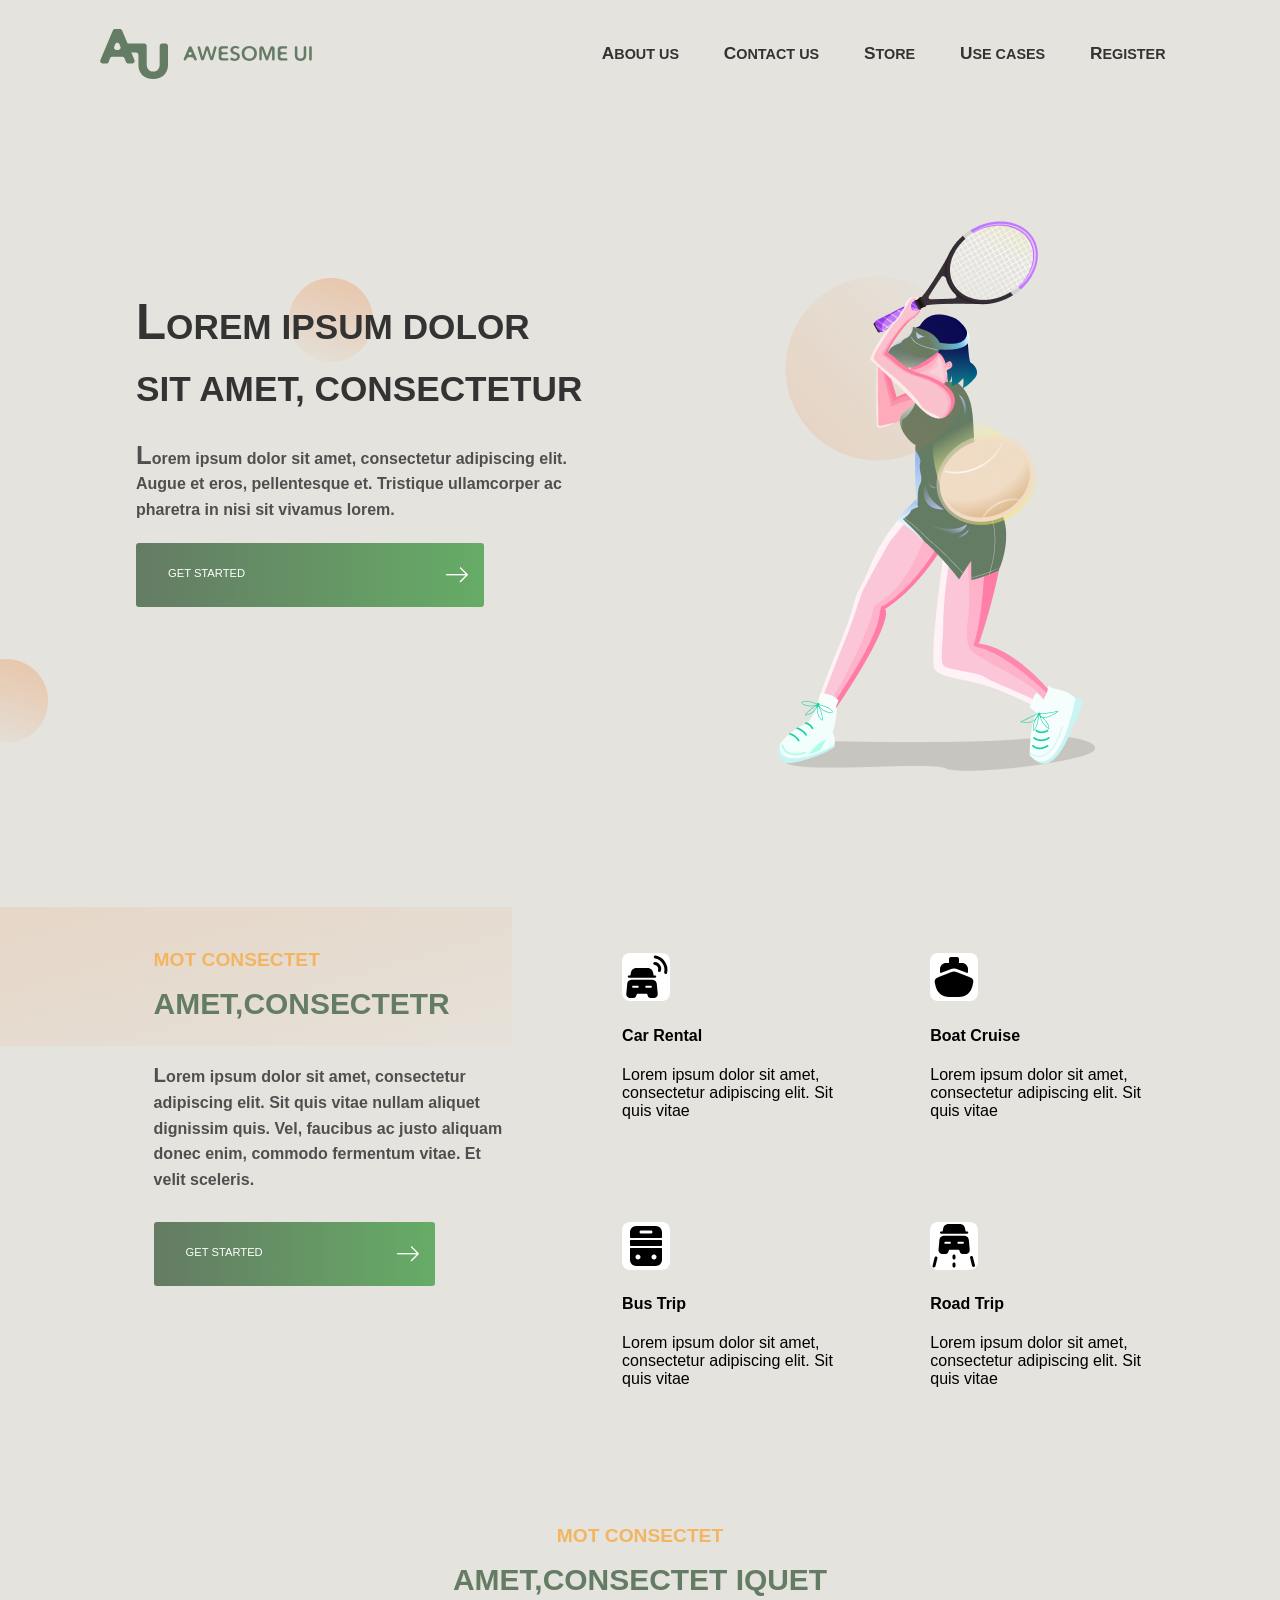
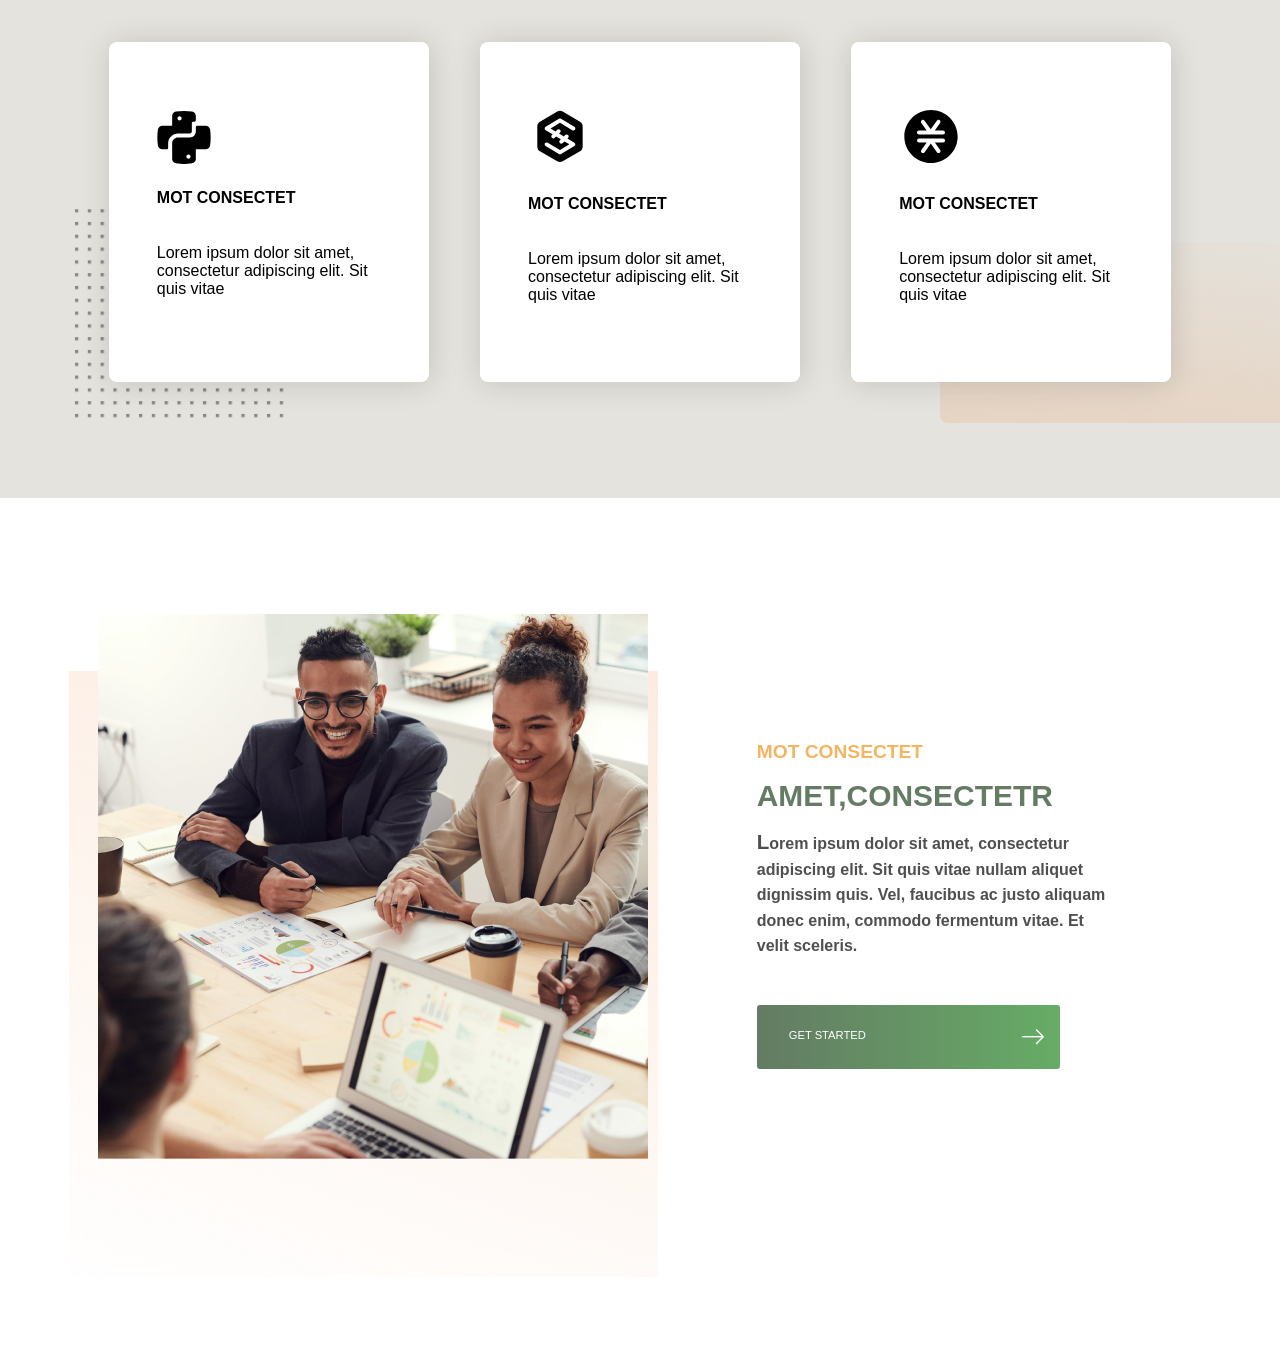
==== index.html @ febcf3e2 "Second version" ====
<!DOCTYPE html>
<html lang="en">

<head>
    <meta charset="UTF-8">
    <meta http-equiv="X-UA-Compatible" content="IE=edge">
    <meta name="viewport" content="width=device-width, initial-scale=1.0">
    <title>figma2</title>
    <link rel="stylesheet" href="figma2.css">
    <link href="https://fonts.cdnfonts.com/css/avenir-next-lt-pro" rel="stylesheet">
    <link rel="stylesheet" href="/fonts/AvenirNextLTPro-Regular.otf">
    <link rel="stylesheet" href="/fonts/AvenirNextLTPro-It.otf">
    <link rel="stylesheet" href="/fonts/AvenirNextLTPro-Bold.otf">
</head>

<body>

    <div class="header">

        <div class="container">


            <div class="header-wrapper">

                <div class="logo">
                    <img src="pics/Logo1.svg" alt="Logo1">
                    <img src="pics/Logo2.svg" alt="Logo2">
                </div>

                <div class="main-menu">

                    <ul class="menu">

                        <li class="menu-item"><a class="button-top" href="#">About Us</a></li>
                        <li class="menu-item"><a class="button-top" href="#">Contact Us</a></li>
                        <li class="menu-item"><a class="button-top" href="#">Store</a></li>
                        <li class="menu-item"><a class="button-top" href="#">Use Cases</a></li>
                        <li class="menu-item"><a class="button-top" href="#">Register</a></li>

                    </ul>
                </div>

            </div>

            <div class="title-wrapper">

                <div class="main-title">
                    <div class="title">
                        <h1>Lorem ipsum dolor sit amet, consectetur</h1>
                    </div>
                    <div class="title-description">
                        <p>Lorem ipsum dolor sit amet, consectetur adipiscing elit. Augue et eros, pellentesque et.
                            Tristique ullamcorper ac pharetra in nisi sit vivamus lorem. </p>
                    </div>
                    <div class="title-button">
                        <a class="button2" href="#">Get Started</a>
                        <img class="arrow" src="/pics/Arrow.png" alt="arrow">
                    </div>


                </div>

                <div class="title-pic">
                    <img class="pic" src="pics/tenis.png" alt="tennis">
                </div>
            </div>



        </div>



    </div>


    <div class="first-content">


        <div class="container">


            <div class="content-wrapper">

                <div class="main-title-first">

                    <div class="top-title">

                        <div class="small-title">
                            <h2>MOT consectet</h2>
                        </div>

                        <div class="big-title">
                            <h3>amet,consectetr</h3>
                        </div>
                    </div>
                    <div class="title-description">
                        <p>Lorem ipsum dolor sit amet, consectetur adipiscing elit. Sit quis vitae nullam aliquet
                            dignissim quis. Vel, faucibus ac justo aliquam donec enim, commodo fermentum vitae. Et velit
                            sceleris. </p>
                    </div>
                    <div class="title-button">
                        <a class="button2" href="#">Get Started</a>
                        <img class="arrow" src="/pics/Arrow.png" alt="arrow">
                    </div>

                </div>

                <div class="content-menu">

                    <div class="box">
                        <div class="svg">
                            <img src="/pics/smart-car.svg" alt="square" class="small-pic-smart">
                        </div>
                        <div class="title">
                            <h4>Car Rental</h4>
                        </div>

                        <div class="description">
                            <p>Lorem ipsum dolor sit amet, consectetur adipiscing elit. Sit quis vitae </p>
                        </div>
                    </div>

                    <div class="box">
                        <div class="svg">
                            <img src="/pics/ship.svg" alt="square" class="small-pic-boat">
                        </div>

                        <div class="title">
                            <h4>Boat Cruise</h4>
                        </div>

                        <div class="description">
                            <p>Lorem ipsum dolor sit amet, consectetur adipiscing elit. Sit quis vitae </p>
                        </div>
                    </div>

                    <div class="box">
                        <div class="svg">
                            <img src="/pics/bus.svg" alt="square" class="small-pic-bus">
                        </div>

                        <div class="title">
                            <h4>Bus Trip</h4>
                        </div>

                        <div class="description">
                            <p>Lorem ipsum dolor sit amet, consectetur adipiscing elit. Sit quis vitae </p>
                        </div>
                    </div>

                    <div class="box">
                        <div class="svg">
                            <img src="/pics/driving.svg" alt="square" class="small-pic-road">
                        </div>
                        <div class="title">
                            <h4>Road Trip</h4>
                        </div>

                        <div class="description">
                            <p>Lorem ipsum dolor sit amet, consectetur adipiscing elit. Sit quis vitae </p>
                        </div>
                    </div>


                </div>







            </div>
        </div>
    </div>

    <div class="second-content">

        <div class="container">

            <div class="second-wrapper">
                <div class="main-title-second">

                    <div class="small-title">
                        <h2>MOT consectet</h2>
                    </div>

                    <div class="big-title">
                        <h3>amet,consectet iquet </h3>
                    </div>
                </div>

                <div class="second-content-menu">

                    <div class="box">
                        <div class="svg">
                            <img src="/pics/Group python.svg" alt="square" class="small-pic-python">
                        </div>
                        <div class="title">
                            <h4>MOT consectet</h4>
                        </div>

                        <div class="description">
                            <p>Lorem ipsum dolor sit amet, consectetur adipiscing elit. Sit quis vitae </p>
                        </div>
                    </div>

                    <div class="box">
                        <div class="svg">
                            <img src="/pics/iost-(iost)-S.svg" alt="square" class="small-pic-iost">
                        </div>

                        <div class="title">
                            <h4>MOT consectet</h4>
                        </div>

                        <div class="description">
                            <p>Lorem ipsum dolor sit amet, consectetur adipiscing elit. Sit quis vitae </p>
                        </div>
                    </div>

                    <div class="box">
                        <div class="svg">
                            <img src="/pics/stacks-(stx).svg" alt="square" class="small-pic-stack">
                        </div>

                        <div class="title">
                            <h4>MOT consectet</h4>
                        </div>

                        <div class="description">
                            <p>Lorem ipsum dolor sit amet, consectetur adipiscing elit. Sit quis vitae </p>
                        </div>
                    </div>
                </div>
            </div>
        </div>
    </div>

    <div class="third-content">
        <div class="container">

            <div class="third-wrapper">

                <div class="main-pic">
                    <img src="pics/main-pic2.png" alt="picture" class="picture">
                </div>

                <div class="main-title">
                    <div class="top-title">

                        <div class="small-title">
                            <h2>MOT consectet</h2>
                        </div>

                        <div class="big-title">
                            <h3>amet,consectetr</h3>
                        </div>
                    </div>
                    <div class="title-description">
                        <p>Lorem ipsum dolor sit amet, consectetur adipiscing elit. Sit quis vitae nullam aliquet
                            dignissim quis. Vel, faucibus ac justo aliquam donec enim, commodo fermentum vitae. Et velit
                            sceleris. </p>
                    </div>
                    <div class="title-button">
                        <a class="button2" href="#">Get Started</a>
                        <img class="arrow" src="/pics/Arrow.png" alt="arrow">
                    </div>
                </div>
            </div>
        </div>
    </div>





</body>

</html>
---- figma2.css ----
@import url("https://fonts.cdnfonts.com/css/avenir-next-lt-pro");
*,
*::before,
*::after {
  box-sizing: border-box;
}

body {
  background-color: rgb(229, 227, 221);
  margin: 0;
}

.container {
  font-family: "Avenir Next LT Pro Regular", sans-serif;
  max-width: 1420px;
  padding-bottom: 50px;
}

* h2 {
  color: #F3B562;
}

* h3 {
  color: #647B64;
}

.header {
  background-image: url("/pics/Ellipse.png");
  background-repeat: no-repeat;
  background-position: -3% 80%;
}
.header .header-wrapper {
  display: flex;
  justify-content: space-between;
  align-items: center;
  padding: 20px;
}
.header .header-wrapper .logo {
  display: flex;
  align-items: center;
  -moz-column-gap: 15px;
       column-gap: 15px;
  padding-left: 5em;
}
.header .header-wrapper .main-menu {
  padding-right: 5em;
}
.header .header-wrapper .main-menu .menu {
  display: flex;
  -moz-column-gap: 1em;
       column-gap: 1em;
  list-style: none;
}
@media screen and (max-width: 1030px) {
  .header .header-wrapper .main-menu .menu {
    display: none;
  }
}
.header .header-wrapper .main-menu .menu .menu-item {
  display: inline-block;
  white-space: nowrap;
}
.header .header-wrapper .main-menu .menu .menu-item ::first-letter {
  font-size: 1.2em;
}
.header .header-wrapper .main-menu .menu .menu-item .button-top {
  display: block;
  text-decoration: none;
  color: #333333;
  text-transform: uppercase;
  font-weight: 600;
  transition-duration: 0.4s;
  padding: 0.5em 1em;
  font-size: 0.9em;
}
.header .header-wrapper .main-menu .menu .menu-item .button-top:hover {
  color: white;
  background: rgb(100, 123, 100);
  background: linear-gradient(90deg, rgb(100, 123, 100) 0%, rgb(102, 172, 102) 100%);
  border-radius: 3px;
}
.header .title-wrapper {
  display: flex;
  flex-wrap: wrap;
  justify-content: center;
  margin: 5em;
}
.header .title-wrapper .main-title {
  width: 50%;
  color: #333333;
  padding-top: 80px;
  padding-bottom: 80px;
  padding-left: 5%;
  padding-right: 5%;
  background-image: url("pics/Ellipse.png");
  background-repeat: no-repeat;
  background-position: 44% 18%;
}
.header .title-wrapper .main-title .title {
  font-size: 1.1em;
  font-style: normal;
  text-transform: uppercase;
  line-height: 3.5em;
}
.header .title-wrapper .main-title .title ::first-letter {
  font-size: 1.4em;
}
.header .title-wrapper .main-title .title-description {
  line-height: 1.6em;
  font-weight: 600;
  color: #4F4F4F;
}
.header .title-wrapper .main-title .title-description ::first-letter {
  font-size: 1.6em;
}
.header .title-wrapper .main-title .title-button {
  display: flex;
  justify-content: space-between;
  flex-wrap: nowrap;
  background: rgb(100, 123, 100);
  background: linear-gradient(90deg, rgb(100, 123, 100) 0%, rgb(102, 172, 102) 100%);
  padding: 1.5em 1em 1.5em 2em;
  margin: 20px 100px 20px 0px;
  border-radius: 3px;
  transition-duration: 0.4s;
  min-width: 200px;
}
.header .title-wrapper .main-title .title-button:hover {
  color: white;
  background: rgb(100, 123, 100);
  background: linear-gradient(90deg, rgb(100, 123, 100) 0%, rgb(102, 172, 102) 100%);
  border-radius: 3px;
  opacity: 0.8;
  cursor: pointer;
}
.header .title-wrapper .main-title .title-button .button2 {
  color: white;
  text-transform: uppercase;
  font-size: 0.7em;
  text-decoration: none;
  white-space: nowrap;
}
.header .title-wrapper .title-pic {
  width: 50%;
  padding-right: 5%;
  padding-left: 10%;
}
.header .title-wrapper .title-pic .pic {
  max-width: 100%;
  height: 586px;
  -o-object-fit: scale-down;
     object-fit: scale-down;
}

.first-content .content-wrapper {
  display: flex;
  flex-wrap: wrap;
  justify-content: flex-start;
  width: 100%;
}
.first-content .content-wrapper .main-title-first {
  width: 45%;
  padding: 0% 5% 0% 0%;
}
.first-content .content-wrapper .main-title-first .top-title {
  display: flex;
  flex-wrap: wrap;
  background: linear-gradient(164.26deg, rgba(239, 128, 49, 0) -335.51%, rgba(239, 128, 49, 0.15) -20.24%, rgba(239, 128, 49, 0) 119.45%);
  padding: 5% 0% 5% 30%;
}
.first-content .content-wrapper .main-title-first .top-title .small-title {
  font-size: 0.8em;
  font-style: normal;
  text-transform: uppercase;
}
@media screen and (max-width: 1270px) {
  .first-content .content-wrapper .main-title-first .top-title .small-title h2 {
    font-size: 1.6vw;
  }
}
.first-content .content-wrapper .main-title-first .top-title .big-title {
  font-size: 2vw;
  font-style: normal;
  text-transform: uppercase;
}
.first-content .content-wrapper .main-title-first .top-title .big-title h3 {
  margin: 0;
}
@media screen and (max-width: 1270px) {
  .first-content .content-wrapper .main-title-first .top-title .big-title {
    font-size: 1.8vw;
  }
}
@media screen and (max-width: 1270px) {
  .first-content .content-wrapper .main-title-first .top-title {
    min-width: 35%;
  }
}
.first-content .content-wrapper .main-title-first .title-description {
  line-height: 1.6em;
  font-weight: 600;
  color: #4F4F4F;
  padding-left: 30%;
}
.first-content .content-wrapper .main-title-first .title-description ::first-letter {
  font-size: 1.6vw;
}
@media screen and (max-width: 1270px) {
  .first-content .content-wrapper .main-title-first .title-description p {
    font-size: 1.6vw;
  }
}
.first-content .content-wrapper .main-title-first .title-button {
  display: flex;
  justify-content: space-between;
  flex-wrap: nowrap;
  min-width: 180px;
  background: rgb(100, 123, 100);
  background: linear-gradient(90deg, rgb(100, 123, 100) 0%, rgb(102, 172, 102) 100%);
  padding: 1.5em 1em 1.5em 2em;
  margin: 30px 15% 10px 30%;
  border-radius: 3px;
  transition-duration: 0.4s;
}
.first-content .content-wrapper .main-title-first .title-button:hover {
  color: white;
  background: rgb(100, 123, 100);
  background: linear-gradient(90deg, rgb(100, 123, 100) 0%, rgb(102, 172, 102) 100%);
  border-radius: 3px;
  opacity: 0.8;
  cursor: pointer;
}
.first-content .content-wrapper .main-title-first .title-button .button2 {
  color: white;
  text-transform: uppercase;
  font-size: 0.7em;
  text-decoration: none;
  white-space: nowrap;
}
@media screen and (max-width: 1270px) {
  .first-content .content-wrapper .main-title-first {
    width: 40%;
  }
}
.first-content .content-wrapper .content-menu {
  display: flex;
  flex-wrap: wrap;
  width: 55%;
}
.first-content .content-wrapper .content-menu .box {
  display: inline-block;
  height: 240px;
  width: 280px;
  padding: 2em;
  margin: 2%;
}
.first-content .content-wrapper .content-menu .box:hover {
  background-color: white;
  border-radius: 8px;
  box-shadow: 1px 1px 30px rgba(0, 0, 0, 0.15);
}
.first-content .content-wrapper .content-menu .box .small-pic-smart {
  background-color: white;
  height: 3em;
  border-radius: 8px;
}
.first-content .content-wrapper .content-menu .box .small-pic-boat {
  background-color: white;
  height: 3em;
  border-radius: 8px;
}
.first-content .content-wrapper .content-menu .box .small-pic-bus {
  background-color: white;
  height: 3em;
  border-radius: 8px;
}
.first-content .content-wrapper .content-menu .box .small-pic-road {
  background-color: white;
  height: 3em;
  border-radius: 8px;
}
@media screen and (max-width: 1030px) {
  .first-content .content-wrapper .content-menu .box {
    height: 200px;
    width: 240px;
  }
}
@media screen and (max-width: 1270px) {
  .first-content .content-wrapper .content-menu {
    min-width: 60%;
  }
}

.second-content .second-wrapper .main-title-second {
  display: block;
  text-align: center;
  padding: 15px;
}
.second-content .second-wrapper .main-title-second .small-title {
  width: 100%;
  font-size: 0.8em;
  font-style: normal;
  text-transform: uppercase;
}
.second-content .second-wrapper .main-title-second .big-title {
  width: 100%;
  font-size: 2vw;
  font-style: normal;
  text-transform: uppercase;
}
.second-content .second-wrapper .main-title-second .big-title h3 {
  margin: 5px;
}
.second-content .second-wrapper .second-content-menu {
  display: flex;
  flex-wrap: wrap;
  justify-content: center;
  width: 100%;
  padding: 0px 0px 40px;
  background: url(/pics/Dots\ 8px.1.svg) 7% 88%, url(/pics/Rectangle\ 497\ 2nd.png) 100% 90%;
  background-repeat: no-repeat;
}
.second-content .second-wrapper .second-content-menu .box {
  display: flex;
  flex-direction: column;
  justify-content: center;
  height: 340px;
  width: 25%;
  padding: 3em;
  margin: 2%;
  background-color: white;
  border-radius: 8px;
  box-shadow: 1px 1px 30px rgba(0, 0, 0, 0.15);
}
.second-content .second-wrapper .second-content-menu .box:hover {
  background-color: #647B64;
  border-radius: 8px;
  box-shadow: 1px 1px 30px rgba(0, 0, 0, 0.15);
}
.second-content .second-wrapper .second-content-menu .box .title {
  text-transform: uppercase;
}

.third-content {
  background-color: white;
}
.third-content .third-wrapper {
  display: flex;
  justify-content: center;
  flex-wrap: nowrap;
  padding: 2%;
}
.third-content .third-wrapper .main-pic {
  display: block;
  width: 48%;
  position: relative;
}
.third-content .third-wrapper .main-pic .picture {
  width: 100%;
  padding: 25% 0% 0% 0%;
}
.third-content .third-wrapper .main-pic::before {
  display: block;
  content: "";
  background: url(/pics/main-pic.png);
  background-repeat: no-repeat;
  height: 550px;
  width: 550px;
  position: absolute;
  top: 12%;
  left: 5%;
}
.third-content .third-wrapper .main-title {
  display: flex;
  flex-direction: column;
  justify-content: center;
  width: 45%;
  padding: 8%;
}
.third-content .third-wrapper .main-title .small-title {
  font-size: 0.8em;
  font-style: normal;
  text-transform: uppercase;
}
@media screen and (max-width: 1270px) {
  .third-content .third-wrapper .main-title .small-title h2 {
    font-size: 1.6vw;
  }
}
.third-content .third-wrapper .main-title .big-title {
  font-size: 2vw;
  font-style: normal;
  text-transform: uppercase;
}
.third-content .third-wrapper .main-title .big-title h3 {
  margin: 0;
}
@media screen and (max-width: 1270px) {
  .third-content .third-wrapper .main-title .big-title {
    font-size: 1.8vw;
  }
}
@media screen and (max-width: 1270px) {
  .third-content .third-wrapper .main-title {
    min-width: 35%;
  }
}
.third-content .third-wrapper .title-description {
  line-height: 1.6em;
  font-weight: 600;
  color: #4F4F4F;
}
.third-content .third-wrapper .title-description ::first-letter {
  font-size: 1.6vw;
}
@media screen and (max-width: 1270px) {
  .third-content .third-wrapper .title-description p {
    font-size: 1.6vw;
  }
}
.third-content .third-wrapper .title-button {
  display: flex;
  justify-content: space-between;
  flex-wrap: nowrap;
  min-width: 180px;
  background: rgb(100, 123, 100);
  background: linear-gradient(90deg, rgb(100, 123, 100) 0%, rgb(102, 172, 102) 100%);
  padding: 1.5em 1em 1.5em 2em;
  margin: 30px 15% 10px 0%;
  border-radius: 3px;
  transition-duration: 0.4s;
}
.third-content .third-wrapper .title-button:hover {
  color: white;
  background: rgb(100, 123, 100);
  background: linear-gradient(90deg, rgb(100, 123, 100) 0%, rgb(102, 172, 102) 100%);
  border-radius: 3px;
  opacity: 0.8;
  cursor: pointer;
}
.third-content .third-wrapper .title-button .button2 {
  color: white;
  text-transform: uppercase;
  font-size: 0.7em;
  text-decoration: none;
  white-space: nowrap;
}
@media screen and (max-width: 1270px) {
  .third-content .third-wrapper {
    width: 40%;
  }
}/*# sourceMappingURL=figma2.css.map */
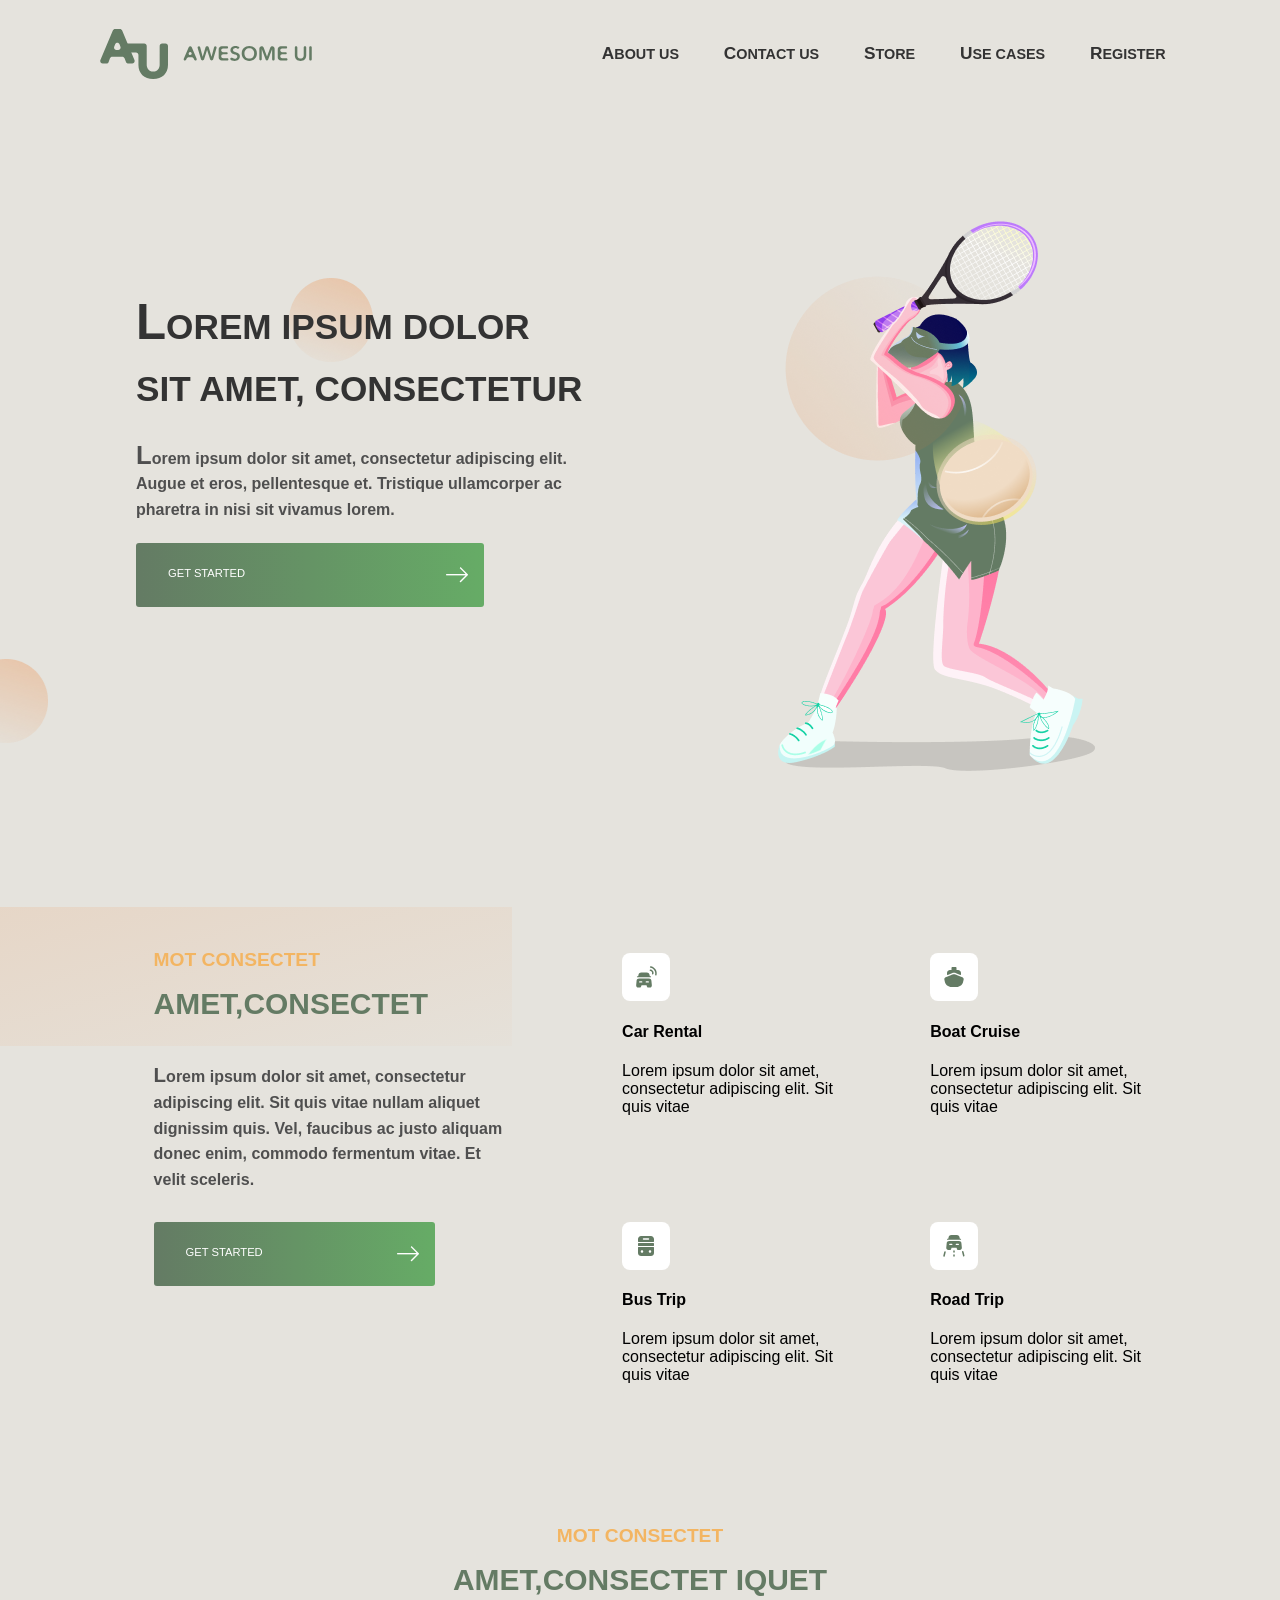
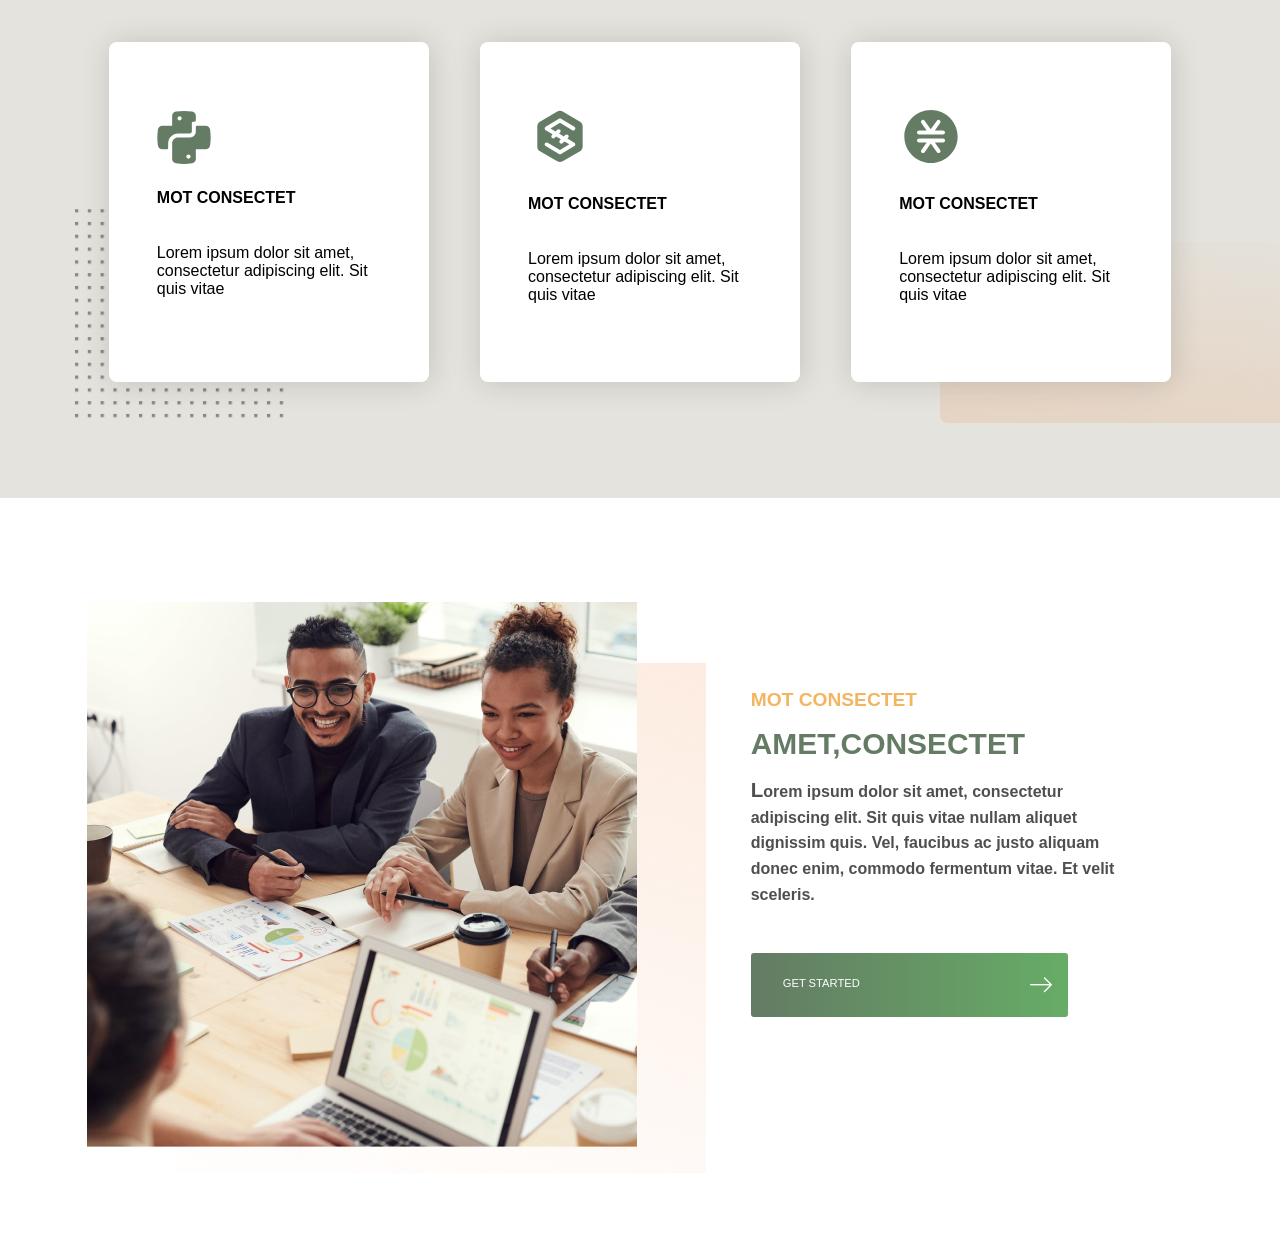
==== commit 5509a951: "second commit" ====
--- a/index.html
+++ b/index.html
@@ -54,7 +54,7 @@
                     </div>
                     <div class="title-button">
                         <a class="button2" href="#">Get Started</a>
-                        <img class="arrow" src="/pics/Arrow.png" alt="arrow">
+                        <img class="arrow" src="./pics/Arrow.png" alt="arrow">
                     </div>
 
 
@@ -91,7 +91,7 @@
                         </div>
 
                         <div class="big-title">
-                            <h3>amet,consectetr</h3>
+                            <h3>amet,consectet</h3>
                         </div>
                     </div>
                     <div class="title-description">
@@ -101,7 +101,7 @@
                     </div>
                     <div class="title-button">
                         <a class="button2" href="#">Get Started</a>
-                        <img class="arrow" src="/pics/Arrow.png" alt="arrow">
+                        <img class="arrow" src="./pics/Arrow.png" alt="arrow">
                     </div>
 
                 </div>
@@ -110,7 +110,7 @@
 
                     <div class="box">
                         <div class="svg">
-                            <img src="/pics/smart-car.svg" alt="square" class="small-pic-smart">
+                            <img src="./pics/smart-car.svg" alt="square" class="small-pic-smart">
                         </div>
                         <div class="title">
                             <h4>Car Rental</h4>
@@ -123,7 +123,7 @@
 
                     <div class="box">
                         <div class="svg">
-                            <img src="/pics/ship.svg" alt="square" class="small-pic-boat">
+                            <img src="./pics/ship.svg" alt="square" class="small-pic-boat">
                         </div>
 
                         <div class="title">
@@ -137,7 +137,7 @@
 
                     <div class="box">
                         <div class="svg">
-                            <img src="/pics/bus.svg" alt="square" class="small-pic-bus">
+                            <img src="./pics/bus.svg" alt="square" class="small-pic-bus">
                         </div>
 
                         <div class="title">
@@ -151,7 +151,7 @@
 
                     <div class="box">
                         <div class="svg">
-                            <img src="/pics/driving.svg" alt="square" class="small-pic-road">
+                            <img src="./pics/driving.svg" alt="square" class="small-pic-road">
                         </div>
                         <div class="title">
                             <h4>Road Trip</h4>
@@ -195,7 +195,7 @@
 
                     <div class="box">
                         <div class="svg">
-                            <img src="/pics/Group python.svg" alt="square" class="small-pic-python">
+                            <img src="./pics/Group python.svg" alt="square" class="small-pic-python">
                         </div>
                         <div class="title">
                             <h4>MOT consectet</h4>
@@ -208,7 +208,7 @@
 
                     <div class="box">
                         <div class="svg">
-                            <img src="/pics/iost-(iost)-S.svg" alt="square" class="small-pic-iost">
+                            <img src="./pics/iost-(iost)-S.svg" alt="square" class="small-pic-iost">
                         </div>
 
                         <div class="title">
@@ -222,7 +222,7 @@
 
                     <div class="box">
                         <div class="svg">
-                            <img src="/pics/stacks-(stx).svg" alt="square" class="small-pic-stack">
+                            <img src="./pics/stacks-(stx).svg" alt="square" class="small-pic-stack">
                         </div>
 
                         <div class="title">
@@ -255,7 +255,7 @@
                         </div>
 
                         <div class="big-title">
-                            <h3>amet,consectetr</h3>
+                            <h3>amet,consectet</h3>
                         </div>
                     </div>
                     <div class="title-description">
@@ -265,7 +265,7 @@
                     </div>
                     <div class="title-button">
                         <a class="button2" href="#">Get Started</a>
-                        <img class="arrow" src="/pics/Arrow.png" alt="arrow">
+                        <img class="arrow" src="./pics/Arrow.png" alt="arrow">
                     </div>
                 </div>
             </div>
--- a/figma2.css
+++ b/figma2.css
@@ -253,40 +253,39 @@
   width: 280px;
   padding: 2em;
   margin: 2%;
+  cursor: pointer;
+  transition-duration: 0.4s;
+}
+.first-content .content-wrapper .content-menu .box .svg {
+  width: 48px;
+  height: 48px;
+  background-color: white;
+  display: flex;
+  justify-content: center;
+  border-radius: 8px;
+}
+.first-content .content-wrapper .content-menu .box .svg img {
+  width: 24px;
 }
 .first-content .content-wrapper .content-menu .box:hover {
   background-color: white;
   border-radius: 8px;
   box-shadow: 1px 1px 30px rgba(0, 0, 0, 0.15);
 }
-.first-content .content-wrapper .content-menu .box .small-pic-smart {
-  background-color: white;
-  height: 3em;
-  border-radius: 8px;
-}
-.first-content .content-wrapper .content-menu .box .small-pic-boat {
-  background-color: white;
-  height: 3em;
-  border-radius: 8px;
-}
-.first-content .content-wrapper .content-menu .box .small-pic-bus {
-  background-color: white;
-  height: 3em;
-  border-radius: 8px;
-}
-.first-content .content-wrapper .content-menu .box .small-pic-road {
-  background-color: white;
-  height: 3em;
-  border-radius: 8px;
+.first-content .content-wrapper .content-menu .box:hover .svg {
+  background-color: #647B64;
+}
+.first-content .content-wrapper .content-menu .box:hover .svg img {
+  filter: invert(100%) sepia(85%) saturate(0%) hue-rotate(160deg) brightness(150%) contrast(150%);
 }
 @media screen and (max-width: 1030px) {
-  .first-content .content-wrapper .content-menu .box {
+  .first-content .content-wrapper .content-menu .box:hover {
     height: 200px;
     width: 240px;
   }
 }
 @media screen and (max-width: 1270px) {
-  .first-content .content-wrapper .content-menu {
+  .first-content .content-wrapper .content-menu .box {
     min-width: 60%;
   }
 }
@@ -331,14 +330,22 @@
   background-color: white;
   border-radius: 8px;
   box-shadow: 1px 1px 30px rgba(0, 0, 0, 0.15);
+  transition-duration: 0.4s;
+  cursor: pointer;
+}
+.second-content .second-wrapper .second-content-menu .box .title {
+  text-transform: uppercase;
 }
 .second-content .second-wrapper .second-content-menu .box:hover {
   background-color: #647B64;
   border-radius: 8px;
   box-shadow: 1px 1px 30px rgba(0, 0, 0, 0.15);
 }
-.second-content .second-wrapper .second-content-menu .box .title {
-  text-transform: uppercase;
+.second-content .second-wrapper .second-content-menu .box:hover .title, .second-content .second-wrapper .second-content-menu .box:hover .description {
+  color: white;
+}
+.second-content .second-wrapper .second-content-menu .box:hover .svg img {
+  filter: invert(100%) sepia(85%) saturate(0%) hue-rotate(160deg) brightness(150%) contrast(150%);
 }
 
 .third-content {
@@ -352,30 +359,36 @@
 }
 .third-content .third-wrapper .main-pic {
   display: block;
-  width: 48%;
+  width: 50%;
   position: relative;
 }
 .third-content .third-wrapper .main-pic .picture {
-  width: 100%;
-  padding: 25% 0% 0% 0%;
+  width: 650px;
+  height: 650px;
+  padding: 140px 0% 0% 120px;
+  -o-object-fit: cover;
+     object-fit: cover;
 }
 .third-content .third-wrapper .main-pic::before {
   display: block;
   content: "";
-  background: url(/pics/main-pic.png);
+  background: url(./pics/main-pic.png);
   background-repeat: no-repeat;
   height: 550px;
   width: 550px;
   position: absolute;
   top: 12%;
   left: 5%;
+  -o-object-fit: cover;
+     object-fit: cover;
 }
 .third-content .third-wrapper .main-title {
   display: flex;
   flex-direction: column;
   justify-content: center;
   width: 45%;
-  padding: 8%;
+  padding: 100px 100px 100px 80px;
+  flex-wrap: nowrap;
 }
 .third-content .third-wrapper .main-title .small-title {
   font-size: 0.8em;
